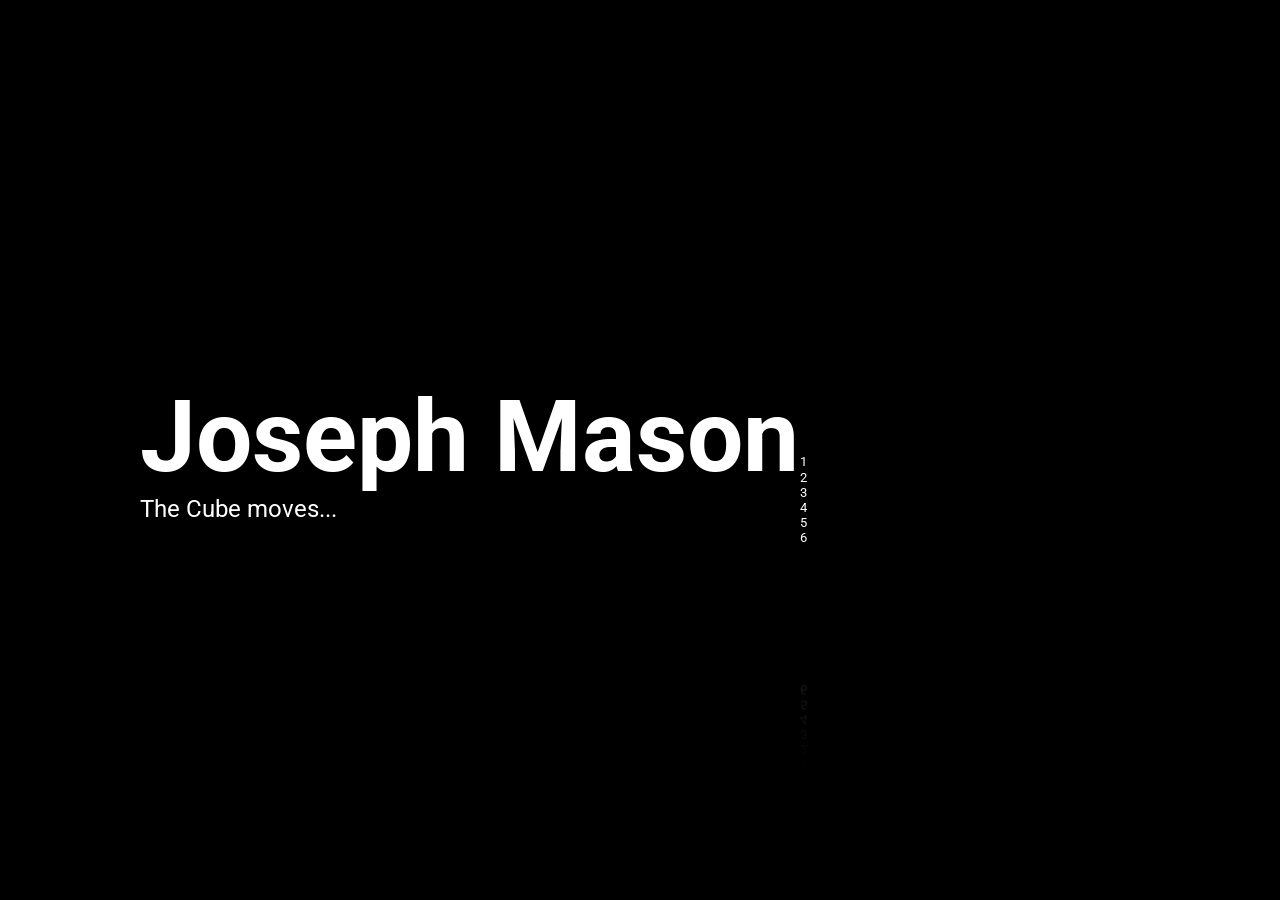
==== index.html @ 5d3d842b "Add files via upload" ====
<!DOCTYPE html>
<html>
    <head>
        <meta charset="utf-8">
        <meta http-equiv="X-UA-Compatible" content="IE=edge">
        <title>Joseph Mason Portfolio</title>
        <meta name="description" content="">
        <meta name="viewport" content="width=device-width, initial-scale=1">
        <link rel="stylesheet" href="styles.css">
    </head>
    <body>

    <div class="container">

        <header>

            <div class="left">
                <h1>Joseph Mason</h1>
                <p class="sub-heading">The Cube moves...</p>
            </div>

            <div id="wrapper">
                <div class="viewport">
                    <div class="cube">
                        <div class="side">
                            <div class="cube-image">1</div>
                        </div>
                        <div class="side">
                            <div class="cube-image">2</div>
                        </div>
                        <div class="side">
                            <div class="cube-image">3</div>
                        </div>
                        <div class="side">
                            <div class="cube-image">4</div>
                        </div>
                        <div class="side">
                            <div class="cube-image">5</div>
                        </div>
                        <div class="side">
                            <div class="cube-image active">6</div>
                        </div>
                    </div>
                </div>
            </div>

        </header>

    </div>    
        <script src="script.js" async defer></script>
    </body>
</html>
---- styles.css ----
@import url('https://fonts.googleapis.com/css2?family=Roboto&display=swap');

*, *:before, *:after {
    -moz-box-sizing: border-box;
    -webkit-box-sizing: border-box;
    box-sizing: border-box; }

:root{
    --perspective: 800px; /* strength of 3d effect. lower value more pronounced higher value more subtle */
    --perspective-origin: 50% 200px; /* controls position of viewers pov 1st value centers perspective horizontally 2nd value moves perspective down vertically this affects where the effect seems to originate from */
    --scale: scale(0.8, 0.8); /* shrinks entire element and its content to 80% its OG size */
}

body{
    margin: 0;
    padding: 0;
    font-family: 'Roboto', sans-serif;
    background: #000;
}

.container{
    max-width: 1000px;
    margin: 0 auto;
}

header{
    color: #fff;
    display: flex;
    align-items: center;
    height: 100vh;
}

header h1{
    margin: 0;
    font-size: 100px;
}

header .sub-heading{
    font-size: 24px;
    margin: 0;
}

/* -----------------------------------CUBE STYLE----------------------------*/

#wrapper{
    padding-top: 10%;   
}

.viewport{
    -webkit-perspective: var(--perspective);
    -moz-perspective: var(--perspective);
    -ms-perspective: var(--perspective);
    -o-perspective: var(--perspective);
    perspective: var(--perspective);
    -webkit-perspective-origin: var(--perspective-origin);
    -moz-perspective-origin: var(--perspective-origin);
    -ms-perspective-origin: var(--perspective-origin);
    -o-perspective-origin: var(--perspective-origin);
    perspective-origin: var(--perspective-origin);
    -webkit-transform: var(--scale);
    -moz-transform: var(--scale);
    -ms-transform: var(--scale);
    -o-transform: var(--scale);
    transform: var(--scale);
    -webkit-box-reflect: below 170px -webkit-gradient(linear, left top, left bottom, from(transparent), color-stop(0%, transparent), to(rgba(250, 250, 250, 0.1))); /* adds reflection below the element creating a mirrored image underneath. */
}
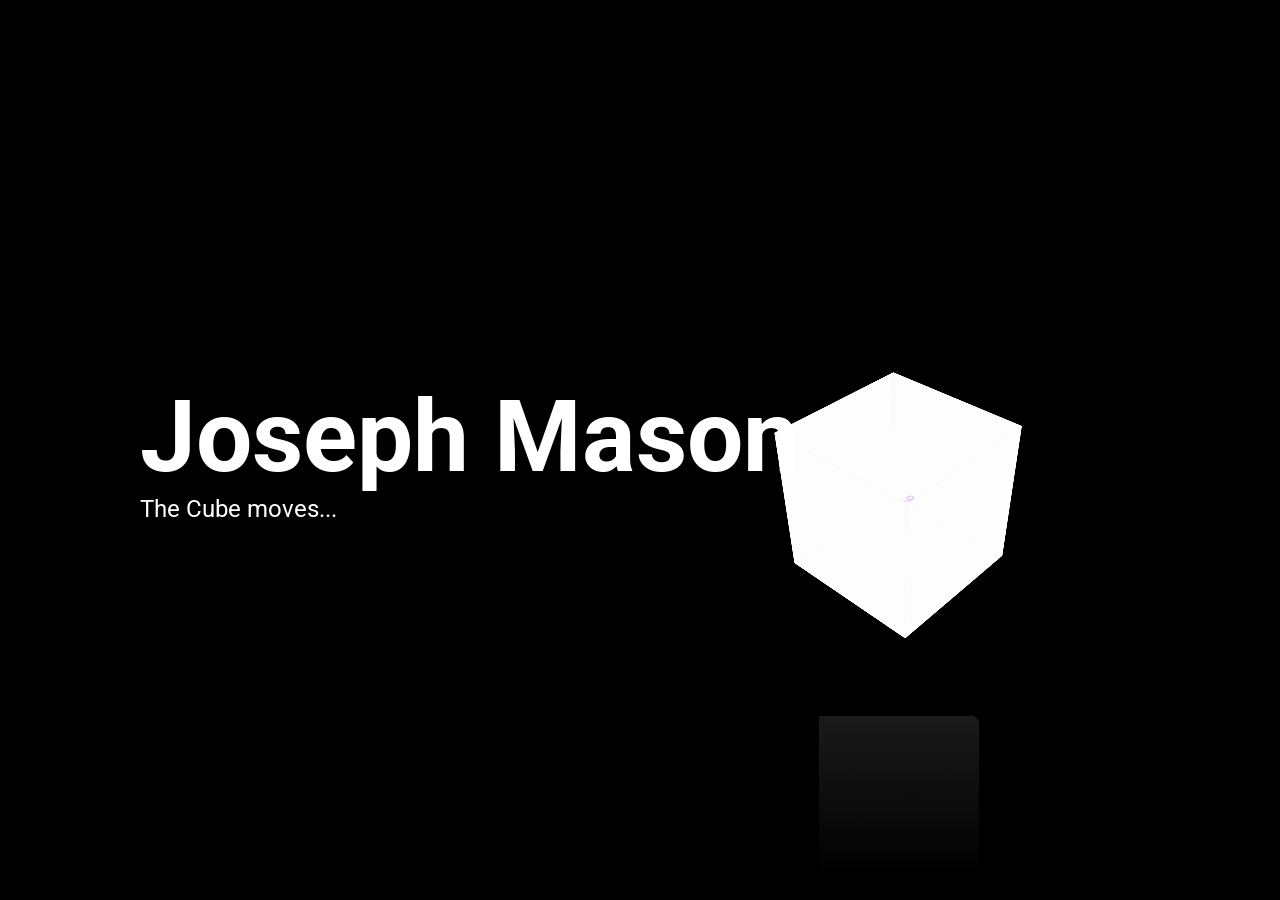
==== commit 22dfcf51: "Add files via upload" ====
--- a/index.html
+++ b/index.html
@@ -47,6 +47,8 @@
         </header>
 
     </div>    
+
+    <!-- CREATED BY JOSEPH NATHANAEL MASON -->
         <script src="script.js" async defer></script>
     </body>
 </html>
--- a/styles.css
+++ b/styles.css
@@ -6,10 +6,24 @@
     box-sizing: border-box; }
 
 :root{
+    --cube-height: 200px;
+    --cube-width: 200px;
     --perspective: 800px; /* strength of 3d effect. lower value more pronounced higher value more subtle */
     --perspective-origin: 50% 200px; /* controls position of viewers pov 1st value centers perspective horizontally 2nd value moves perspective down vertically this affects where the effect seems to originate from */
     --scale: scale(0.8, 0.8); /* shrinks entire element and its content to 80% its OG size */
-}
+    --preserve-3d: preserve-3d; /* makes sure that when cube is rotated any child elements will stay 3d and not flattern into 2d */
+    --rotation: rotateX(136deg) rotateY(1122deg); /* tilts element forward or backward spins element left to right */
+    --image-rotate: rotate(180deg); /* rotate upside down 180 deg content flipped vertically */
+    --color-change: color 600ms; /* color transition by 600 milliseconds */
+    --cube-text-color: #E0B0FF;
+    --rotate-translate-X-Z: rotateX(90deg) translateZ(100px); /* X titled to lie flat flipping it back to front Z apear closer to viewer */
+    --translate-Z: translateZ(100px); /* moves element 100px forward along Z-axis */
+    --rotate-translate-Y-Z: rotateY(90deg) translateZ(100px); /* rotate element on Y and move on Z */
+    --rotate-translate-Y-Z-4th-face: rotateY(180deg) translateZ(100px);
+    --rotate-translate-Y-Z-5th-face: rotateY(-90deg) translateZ(100px);
+    --rotate-translate-X-Rotate-Z: rotateX(-90deg) rotate(180deg) translateZ(100px);
+    --media-query: scale(0.6, 0.6); /* shrinks element based on viewport size */
+} 
 
 body{
     margin: 0;
@@ -64,3 +78,144 @@
     transform: var(--scale);
     -webkit-box-reflect: below 170px -webkit-gradient(linear, left top, left bottom, from(transparent), color-stop(0%, transparent), to(rgba(250, 250, 250, 0.1))); /* adds reflection below the element creating a mirrored image underneath. */
 }
+
+.cube{
+    position: relative;
+    margin: 0 auto;
+    height: var(--cube-height);
+    width: var(--cube-width);
+    -webkit-transform-style: var(--preserve-3d);
+    -moz-transform-style: var(--preserve-3d);
+    -ms-transform-style: var(--preserve-3d);
+    -o-transform-style: var(--preserve-3d);
+    transform-style: var(--preserve-3d);
+    -webkit-transform: var(--rotation);
+    -moz-transform: var(--rotation);
+    -ms-transform: var(--rotation);
+    -o-transform: var(--rotation);
+    transform: var(--rotation);
+}
+
+.cube > div{
+    overflow: hidden;
+    position: absolute;
+    opacity: 0.9;
+    height: var(--cube-height);
+    width: var(--cube-width);
+    background-color: #fff;
+    -webkit-touch-callout: none;
+    -moz-touch-callout: none;
+    -ms-touch-callout: none;
+    -o-touch-callout: none;
+    /* stops callout menu */
+    -webkit-user-select: none;
+    -moz-user-select: none;
+    -ms-user-select: none;
+    -o-user-select: none;
+    user-select: none;
+    /* stops text select/ highlighting */
+}
+
+.cube > div > div.cube.image{
+    height: var(--cube-height);
+    width: var(--cube-width);
+    -webkit-transform: var(--image-rotate);
+    -moz-transform: var(--image-rotate);
+    -ms-transform: var(--image-rotate);
+    -o-transform: var(--image-rotate);
+    transform: var(--image-rotate);
+    line-height: 200px;
+    font-size: 80px;
+    text-align: center;
+    color: #000;
+    -webkit-transition: var(--color-change);
+    -moz-transition: var(--color-change);
+    -ms-transition: var(--color-change);
+    -o-transition: var(--color-change);
+    transition: var(--color-change);
+}
+
+.cube > div > div.cube-image.active{
+    color: var(--cube-text-color);
+}
+
+.cube > div:hover{
+    cursor: pointer;
+}
+
+.cube > div:active{
+    cursor: pointer;
+}
+
+.cube > div:first-child{
+    -webkit-transform: var(--rotate-translate-X-Z);
+    -moz-transform: var(--rotate-translate-X-Z);
+    -ms-transform: var(--rotate-translate-X-Z);
+    -o-transform: var(--rotate-translate-X-Z);
+    transform: var(--rotate-translate-X-Z);
+    outline: 1px solid transparent;
+}
+
+.cube > div:nth-child(2){
+    /* looking for 2nd child div */
+    -webkit-transform: var(--translate-Z);
+    -moz-transform: var(--translate-Z);
+    -ms-transform: var(--translate-Z);
+    -o-transform: var(--translate-Z);
+    transform: var(--translate-Z);
+    outline: 1px solid transparent;
+}
+
+.cube > div:nth-child(3){
+    -webkit-transform: var(--rotate-translate-Y-Z);
+    -moz-transform: var(--rotate-translate-Y-Z);
+    -ms-transform: var(--rotate-translate-Y-Z);
+    -o-transform: var(--rotate-translate-Y-Z);
+    transform: var(--rotate-translate-Y-Z);
+    outline: 1px solid transparent;
+}
+
+.cube > div:nth-child(4){
+    -webkit-transform: var(--rotate-translate-Y-Z-4th-face);
+    -moz-transform: var(--rotate-translate-Y-Z-4th-face);
+    -ms-transform: var(--rotate-translate-Y-Z-4th-face);
+    -o-transform: var(--rotate-translate-Y-Z-4th-face);
+    transform: var(--rotate-translate-Y-Z-4th-face);
+    outline: 1px solid transparent;
+}
+
+.cube > div:nth-child(5){
+    -webkit-transform: var(--rotate-translate-Y-Z-5th-face);
+    -moz-transform: var(--rotate-translate-Y-Z-5th-face);
+    -ms-transform: var(--rotate-translate-Y-Z-5th-face);
+    -o-transform: var(--rotate-translate-Y-Z-5th-face);
+    transform: var(--rotate-translate-Y-Z-5th-face);
+    outline: 1px solid transparent;
+}
+
+.cube > div:nth-child(6){
+    -webkit-transform: var(--rotate-translate-X-Rotate-Z);
+    -moz-transform: var(--rotate-translate-X-Rotate-Z);
+    -ms-transform: var(--rotate-translate-X-Rotate-Z);
+    -o-transform: var(--rotate-translate-X-Rotate-Z);
+    transform: var(--rotate-translate-X-Rotate-Z);
+    outline: 1px solid transparent;
+}
+
+object{
+    opacity: 0.5;
+}
+
+object:hover{
+    opacity: 1;
+}
+
+@media(max-width: 640px){
+    .viewport{
+        -webkit-transform: var(--media-query);
+        -moz-transform: var(--media-query);
+        -ms-transform: var(--media-query);
+        -o-transform: var(--media-query);
+        transform: var(--media-query);
+    }
+}
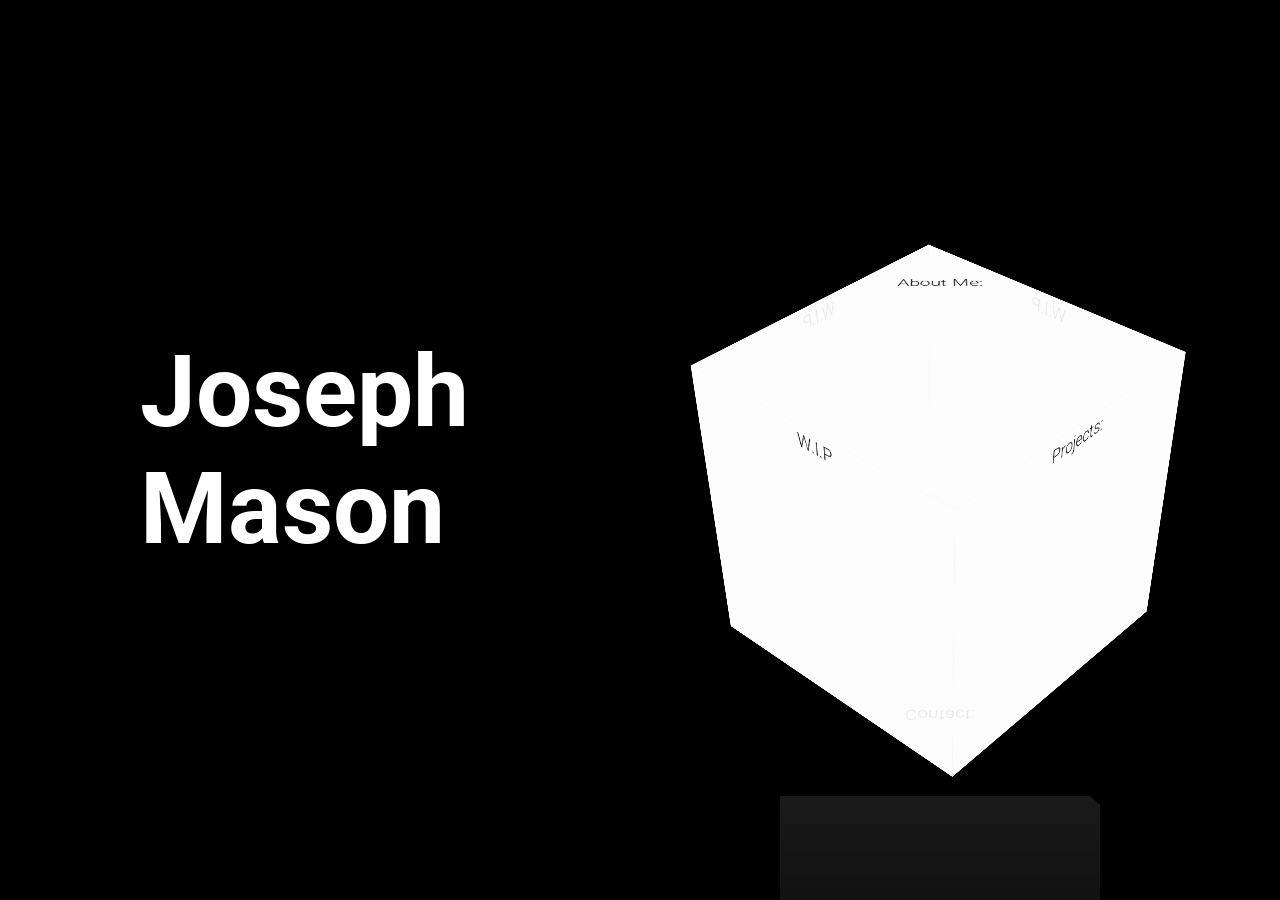
==== commit ae485ad2: "Add files via upload" ====
--- a/index.html
+++ b/index.html
@@ -10,35 +10,49 @@
     </head>
     <body>
 
+
+
     <div class="container">
 
         <header>
 
             <div class="left">
                 <h1>Joseph Mason</h1>
-                <p class="sub-heading">The Cube moves...</p>
+                <p class="sub-heading"></p>
             </div>
 
             <div id="wrapper">
                 <div class="viewport">
                     <div class="cube">
                         <div class="side">
-                            <div class="cube-image">1</div>
+                            <!-- bottom face -->
+                            <div class="cube-image">
+                                Contact:
+                                <ul>
+                                    <!-- <li>Tel: +44 7518724084</li>
+                                    <li>Email: josephmason0208@gmail.com</li> -->
+                                </ul>
+                            </div>
                         </div>
                         <div class="side">
-                            <div class="cube-image">2</div>
+                            <!-- back right -->
+                            <div class="cube-image">W.I.P</div>
                         </div>
                         <div class="side">
-                            <div class="cube-image">3</div>
+                            <!-- front right -->
+                            <div class="cube-image">Projects:</div>
                         </div>
                         <div class="side">
-                            <div class="cube-image">4</div>
+                            <!-- front left -->
+                            <div class="cube-image">W.I.P</div>
                         </div>
                         <div class="side">
-                            <div class="cube-image">5</div>
+                            <!-- back left -->
+                            <div class="cube-image">W.I.P</div>
                         </div>
                         <div class="side">
-                            <div class="cube-image active">6</div>
+                            <!-- top face -->
+                            <div class="cube-image active">About Me:</div>
                         </div>
                     </div>
                 </div>
@@ -47,7 +61,6 @@
         </header>
 
     </div>    
-
     <!-- CREATED BY JOSEPH NATHANAEL MASON -->
         <script src="script.js" async defer></script>
     </body>
--- a/styles.css
+++ b/styles.css
@@ -1,66 +1,76 @@
 @import url('https://fonts.googleapis.com/css2?family=Roboto&display=swap');
+
+:root{
+  --cube-height: 400px;
+  --cube-width: 400px;
+  --perspective: 1600px; /* strength of 3d effect. lower value more pronounced higher value more subtle */
+  --perspective-origin: 50% 400px; /* controls position of viewers pov 1st value centers perspective horizontally 2nd value moves perspective down vertically this affects where the effect seems to originate from */
+  --scale: scale(0.8, 0.8); /* shrinks entire element and its content to 80% its OG size */
+  --preserve-3d: preserve-3d; /* makes sure that when cube is rotated any child elements will stay 3d and not flattern into 2d */
+  --rotation: rotateX(136deg) rotateY(1122deg); /* tilts element forward or backward spins element left to right */
+  --image-rotate: rotate(180deg); /* rotate upside down 180 deg content flipped vertically */
+  --color-change: color 600ms; /* color transition by 600 milliseconds */
+  --cube-text-color: #000;
+  --rotate-translate-X-Z: rotateX(90deg) translateZ(200px); /* X titled to lie flat flipping it back to front Z apear closer to viewer */
+  --translate-Z: translateZ(200px); /* moves element 100px forward along Z-axis */
+  --rotate-translate-Y-Z: rotateY(90deg) translateZ(200px); /* rotate element on Y and move on Z */
+  --rotate-translate-Y-Z-4th-face: rotateY(180deg) translateZ(200px);
+  --rotate-translate-Y-Z-5th-face: rotateY(-90deg) translateZ(200px);
+  --rotate-translate-X-Rotate-Z: rotateX(-90deg) rotate(180deg) translateZ(200px);
+  --media-query: scale(0.6, 0.6); /* shrinks element based on viewport size */
+} 
 
 *, *:before, *:after {
     -moz-box-sizing: border-box;
     -webkit-box-sizing: border-box;
     box-sizing: border-box; }
-
-:root{
-    --cube-height: 200px;
-    --cube-width: 200px;
-    --perspective: 800px; /* strength of 3d effect. lower value more pronounced higher value more subtle */
-    --perspective-origin: 50% 200px; /* controls position of viewers pov 1st value centers perspective horizontally 2nd value moves perspective down vertically this affects where the effect seems to originate from */
-    --scale: scale(0.8, 0.8); /* shrinks entire element and its content to 80% its OG size */
-    --preserve-3d: preserve-3d; /* makes sure that when cube is rotated any child elements will stay 3d and not flattern into 2d */
-    --rotation: rotateX(136deg) rotateY(1122deg); /* tilts element forward or backward spins element left to right */
-    --image-rotate: rotate(180deg); /* rotate upside down 180 deg content flipped vertically */
-    --color-change: color 600ms; /* color transition by 600 milliseconds */
-    --cube-text-color: #E0B0FF;
-    --rotate-translate-X-Z: rotateX(90deg) translateZ(100px); /* X titled to lie flat flipping it back to front Z apear closer to viewer */
-    --translate-Z: translateZ(100px); /* moves element 100px forward along Z-axis */
-    --rotate-translate-Y-Z: rotateY(90deg) translateZ(100px); /* rotate element on Y and move on Z */
-    --rotate-translate-Y-Z-4th-face: rotateY(180deg) translateZ(100px);
-    --rotate-translate-Y-Z-5th-face: rotateY(-90deg) translateZ(100px);
-    --rotate-translate-X-Rotate-Z: rotateX(-90deg) rotate(180deg) translateZ(100px);
-    --media-query: scale(0.6, 0.6); /* shrinks element based on viewport size */
-} 
+  
+  body {
+    background: #252525;
+    font-family: 'Roboto', sans-serif;
+    font-weight: 300;
+}
 
 body{
-    margin: 0;
-    padding: 0;
-    font-family: 'Roboto', sans-serif;
-    background: #000;
+  margin: 0;
+  padding: 0;
+  font-family: 'Roboto', sans-serif;
+  background: #000;
 }
 
 .container{
-    max-width: 1000px;
-    margin: 0 auto;
+  max-width: 1000px;
+  margin: 0 auto;
+  display: flex;
+  justify-content: space-between;
 }
 
 header{
-    color: #fff;
-    display: flex;
-    align-items: center;
-    height: 100vh;
+  color: #fff;
+  display: flex;
+  align-items: center;
+  height: 100vh;
 }
 
 header h1{
-    margin: 0;
-    font-size: 100px;
+  margin: 0;
+  font-size: 100px;
 }
 
 header .sub-heading{
-    font-size: 24px;
-    margin: 0;
-}
-
-/* -----------------------------------CUBE STYLE----------------------------*/
-
-#wrapper{
-    padding-top: 10%;   
-}
-
-.viewport{
+  font-size: 24px;
+  margin: 0;
+}
+
+ul{
+  list-style: none;
+}
+  
+  #wrapper {
+    padding-top: 10%;
+  }
+  
+  .viewport {
     -webkit-perspective: var(--perspective);
     -moz-perspective: var(--perspective);
     -ms-perspective: var(--perspective);
@@ -76,10 +86,10 @@
     -ms-transform: var(--scale);
     -o-transform: var(--scale);
     transform: var(--scale);
-    -webkit-box-reflect: below 170px -webkit-gradient(linear, left top, left bottom, from(transparent), color-stop(0%, transparent), to(rgba(250, 250, 250, 0.1))); /* adds reflection below the element creating a mirrored image underneath. */
-}
-
-.cube{
+    -webkit-box-reflect: below 170px -webkit-gradient(linear, left top, left bottom, from(transparent), color-stop(0%, transparent), to(rgba(250, 250, 250, 0.1))); }
+    /* adds reflection below the element creating a mirrored image underneath. */
+  
+  .cube {
     position: relative;
     margin: 0 auto;
     height: var(--cube-height);
@@ -93,10 +103,9 @@
     -moz-transform: var(--rotation);
     -ms-transform: var(--rotation);
     -o-transform: var(--rotation);
-    transform: var(--rotation);
-}
-
-.cube > div{
+    transform: var(--rotation); }
+  
+  .cube > div {
     overflow: hidden;
     position: absolute;
     opacity: 0.9;
@@ -112,110 +121,94 @@
     -moz-user-select: none;
     -ms-user-select: none;
     -o-user-select: none;
-    user-select: none;
-    /* stops text select/ highlighting */
-}
-
-.cube > div > div.cube.image{
-    height: var(--cube-height);
-    width: var(--cube-width);
+    user-select: none; 
+    /* stops text highlighting */
+  }
+  
+  .cube > div > div.cube-image {
+    width: var(--cube-height);
+    height: var(--cube-width);
     -webkit-transform: var(--image-rotate);
     -moz-transform: var(--image-rotate);
     -ms-transform: var(--image-rotate);
     -o-transform: var(--image-rotate);
     transform: var(--image-rotate);
-    line-height: 200px;
-    font-size: 80px;
+    line-height: 40px;
+    font-size: 24px;
     text-align: center;
     color: #000;
     -webkit-transition: var(--color-change);
     -moz-transition: var(--color-change);
     -ms-transition: var(--color-change);
     -o-transition: var(--color-change);
-    transition: var(--color-change);
-}
-
-.cube > div > div.cube-image.active{
-    color: var(--cube-text-color);
-}
-
-.cube > div:hover{
-    cursor: pointer;
-}
-
-.cube > div:active{
-    cursor: pointer;
-}
-
-.cube > div:first-child{
+    transition: var(--color-change); }
+    .cube > div > div.cube-image.active {
+      color: #000; }
+  
+  .cube > div:hover {
+    cursor: pointer; }
+  
+  .cube > div:active {
+    cursor: pointer; }
+  
+  .cube > div:first-child {
     -webkit-transform: var(--rotate-translate-X-Z);
     -moz-transform: var(--rotate-translate-X-Z);
     -ms-transform: var(--rotate-translate-X-Z);
     -o-transform: var(--rotate-translate-X-Z);
     transform: var(--rotate-translate-X-Z);
-    outline: 1px solid transparent;
-}
-
-.cube > div:nth-child(2){
-    /* looking for 2nd child div */
+    outline: 1px solid transparent; }
+  
+  .cube > div:nth-child(2) {
     -webkit-transform: var(--translate-Z);
     -moz-transform: var(--translate-Z);
     -ms-transform: var(--translate-Z);
     -o-transform: var(--translate-Z);
     transform: var(--translate-Z);
-    outline: 1px solid transparent;
-}
-
-.cube > div:nth-child(3){
+    outline: 1px solid transparent; }
+  
+  .cube > div:nth-child(3) {
     -webkit-transform: var(--rotate-translate-Y-Z);
     -moz-transform: var(--rotate-translate-Y-Z);
     -ms-transform: var(--rotate-translate-Y-Z);
     -o-transform: var(--rotate-translate-Y-Z);
     transform: var(--rotate-translate-Y-Z);
-    outline: 1px solid transparent;
-}
-
-.cube > div:nth-child(4){
+    outline: 1px solid transparent; }
+  
+  .cube > div:nth-child(4) {
     -webkit-transform: var(--rotate-translate-Y-Z-4th-face);
     -moz-transform: var(--rotate-translate-Y-Z-4th-face);
     -ms-transform: var(--rotate-translate-Y-Z-4th-face);
     -o-transform: var(--rotate-translate-Y-Z-4th-face);
     transform: var(--rotate-translate-Y-Z-4th-face);
-    outline: 1px solid transparent;
-}
-
-.cube > div:nth-child(5){
+    outline: 1px solid transparent; }
+  
+  .cube > div:nth-child(5) {
     -webkit-transform: var(--rotate-translate-Y-Z-5th-face);
     -moz-transform: var(--rotate-translate-Y-Z-5th-face);
     -ms-transform: var(--rotate-translate-Y-Z-5th-face);
     -o-transform: var(--rotate-translate-Y-Z-5th-face);
     transform: var(--rotate-translate-Y-Z-5th-face);
-    outline: 1px solid transparent;
-}
-
-.cube > div:nth-child(6){
+    outline: 1px solid transparent; }
+  
+  .cube > div:nth-child(6) {
     -webkit-transform: var(--rotate-translate-X-Rotate-Z);
     -moz-transform: var(--rotate-translate-X-Rotate-Z);
     -ms-transform: var(--rotate-translate-X-Rotate-Z);
     -o-transform: var(--rotate-translate-X-Rotate-Z);
     transform: var(--rotate-translate-X-Rotate-Z);
-    outline: 1px solid transparent;
-}
-
-object{
-    opacity: 0.5;
-}
-
-object:hover{
-    opacity: 1;
-}
-
-@media(max-width: 640px){
-    .viewport{
-        -webkit-transform: var(--media-query);
-        -moz-transform: var(--media-query);
-        -ms-transform: var(--media-query);
-        -o-transform: var(--media-query);
-        transform: var(--media-query);
-    }
-}+    outline: 1px solid transparent; }
+  
+  object {
+    opacity: 0.5; }
+  
+  object:hover {
+    opacity: 1; }
+  
+  @media (max-width: 640px) {
+    .viewport {
+      -webkit-transform: scale(0.6, 0.6);
+      -moz-transform: scale(0.6, 0.6);
+      -ms-transform: scale(0.6, 0.6);
+      -o-transform: scale(0.6, 0.6);
+      transform: scale(0.6, 0.6); } }
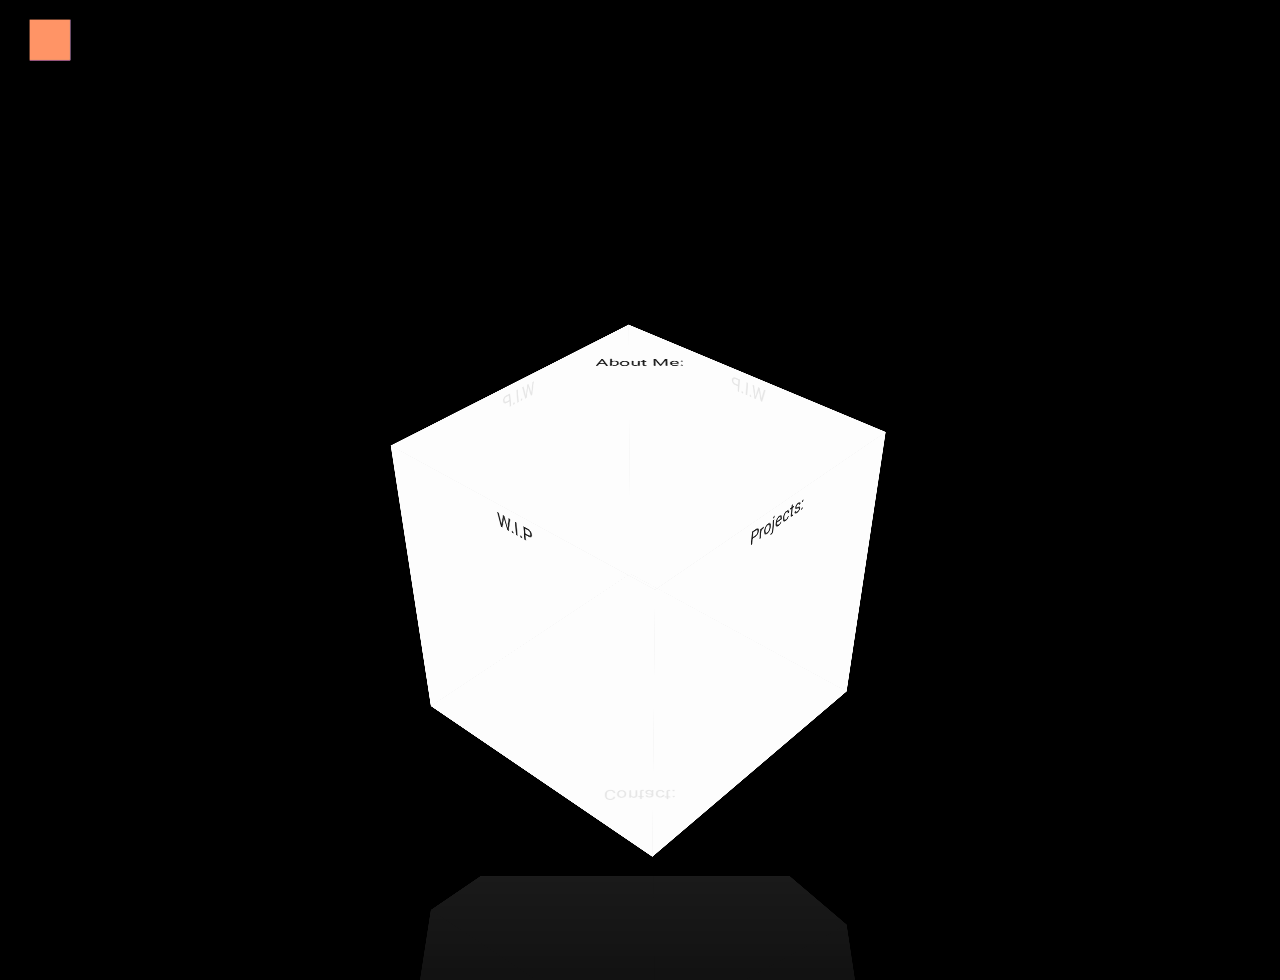
==== commit 3a06643e: "Add files via upload" ====
--- a/index.html
+++ b/index.html
@@ -10,16 +10,24 @@
     </head>
     <body>
 
+        <header>
+            <nav>
+                <div class="back-cube-con">
+                    <div class="back-cube">
+                        <div class="front face"></div>
+                        <div class="back face"></div>
+                        <div class="left face"></div>
+                        <div class="right face"></div>
+                        <div class="top face"></div>
+                        <div class="bottom face"></div>
+                    </div>
+                </div>    
+            </nav>
+        </header>
+
 
 
     <div class="container">
-
-        <header>
-
-            <div class="left">
-                <h1>Joseph Mason</h1>
-                <p class="sub-heading"></p>
-            </div>
 
             <div id="wrapper">
                 <div class="viewport">
@@ -58,8 +66,6 @@
                 </div>
             </div>
 
-        </header>
-
     </div>    
     <!-- CREATED BY JOSEPH NATHANAEL MASON -->
         <script src="script.js" async defer></script>
--- a/styles.css
+++ b/styles.css
@@ -24,43 +24,95 @@
     -moz-box-sizing: border-box;
     -webkit-box-sizing: border-box;
     box-sizing: border-box; }
-  
-  body {
-    background: #252525;
-    font-family: 'Roboto', sans-serif;
-    font-weight: 300;
-}
-
-body{
+
+body {
   margin: 0;
   padding: 0;
   font-family: 'Roboto', sans-serif;
   background: #000;
+  overflow: hidden;
 }
 
 .container{
   max-width: 1000px;
   margin: 0 auto;
   display: flex;
-  justify-content: space-between;
+  flex-direction: column;
+  justify-content: center;
+  height: 100vh;
 }
 
 header{
-  color: #fff;
+  width: 100%;
+}
+
+nav{
   display: flex;
   align-items: center;
-  height: 100vh;
-}
-
-header h1{
-  margin: 0;
-  font-size: 100px;
-}
-
-header .sub-heading{
-  font-size: 24px;
-  margin: 0;
-}
+  padding: 20px;
+  margin: 20px;
+  position: relative;
+}
+
+/* ----SPINNING CUBE---- */
+
+.back-cube-con {
+  perspective: 1000px;
+  width: 40px;
+  height: 40px;
+  display: flex;
+  justify-content: center;
+  align-items: center;
+  position: absolute;
+  left: 10px;
+  cursor: pointer;
+}
+
+.back-cube {
+  transform-style: preserve-3d;
+  position: relative;
+  width: 40px;
+  height: 40px;
+  animation: rotate-cube 20s infinite linear;
+}
+
+.face {
+  position: absolute;
+  width: 40px;
+  height: 40px;
+}
+
+.front.face {
+  background-color: hsl(18deg, 100%, 70%);
+  transform: translateZ(20px); 
+}
+
+.back.face {
+  background-color: hsl(900deg, 100%, 70%);
+  transform: translateZ(-20px);
+}
+
+.right.face {
+  background-color: hsl(600deg, 100%, 70%);
+  transform: translateX(20px) rotateY(90deg);
+}
+
+.left.face {
+  background-color: hsl(80deg, 100%, 70%);
+  transform: translateX(-20px) rotateY(-90deg);
+}
+
+.top.face {
+  background-color: hsl(678deg, 100%, 70%);
+  transform: translateY(-20px) rotateX(90deg);
+}
+
+.bottom.face {
+  background-color: hsl(1000, 100%, 70%);
+  transform: translateY(20px) rotateX(-90deg);
+}
+
+/* ----BIG CUBE---- */
 
 ul{
   list-style: none;
@@ -204,11 +256,57 @@
   
   object:hover {
     opacity: 1; }
-  
-  @media (max-width: 640px) {
+
+
+/* BIG CUBE SCALE DOWN */
+  
+  @media (max-width: 768px) {
     .viewport {
       -webkit-transform: scale(0.6, 0.6);
       -moz-transform: scale(0.6, 0.6);
       -ms-transform: scale(0.6, 0.6);
       -o-transform: scale(0.6, 0.6);
-      transform: scale(0.6, 0.6); } }+      transform: scale(0.6, 0.6); } }
+
+  @media (max-width: 480px) {
+    .viewport {
+      -webkit-transform: scale(0.6, 0.6);
+      -moz-transform: scale(0.6, 0.6);
+      -ms-transform: scale(0.6, 0.6);
+      -o-transform: scale(0.6, 0.6);
+      transform: scale(0.6, 0.6); } }
+
+
+/* SPINNING CUBE SCALE DOWN */
+
+@media (max-width: 768px) {
+  .back-cube {
+      width: 30px;
+      height: 30px;
+  }
+
+  .face {
+      border-width: 1px;
+  }
+}
+
+@media (max-width: 480px) {
+  .back-cube {
+      width: 20px;
+      height: 20px;
+  }
+
+  .face {
+      border-width: 1px;
+  }
+}
+
+
+/* SPINNING CUBE ANIMATION */
+@keyframes rotate-cube {
+  0% { transform: rotateX(45deg) rotateY(45deg); }
+  25% { transform: rotateX(-45deg) rotateY(45deg); }
+  50% { transform: rotateX(-45deg) rotateY(-45deg); }
+  75% { transform: rotateX(45deg) rotateY(-45deg); }
+  100% { transform: rotateX(45deg) rotateY(45deg); }
+}
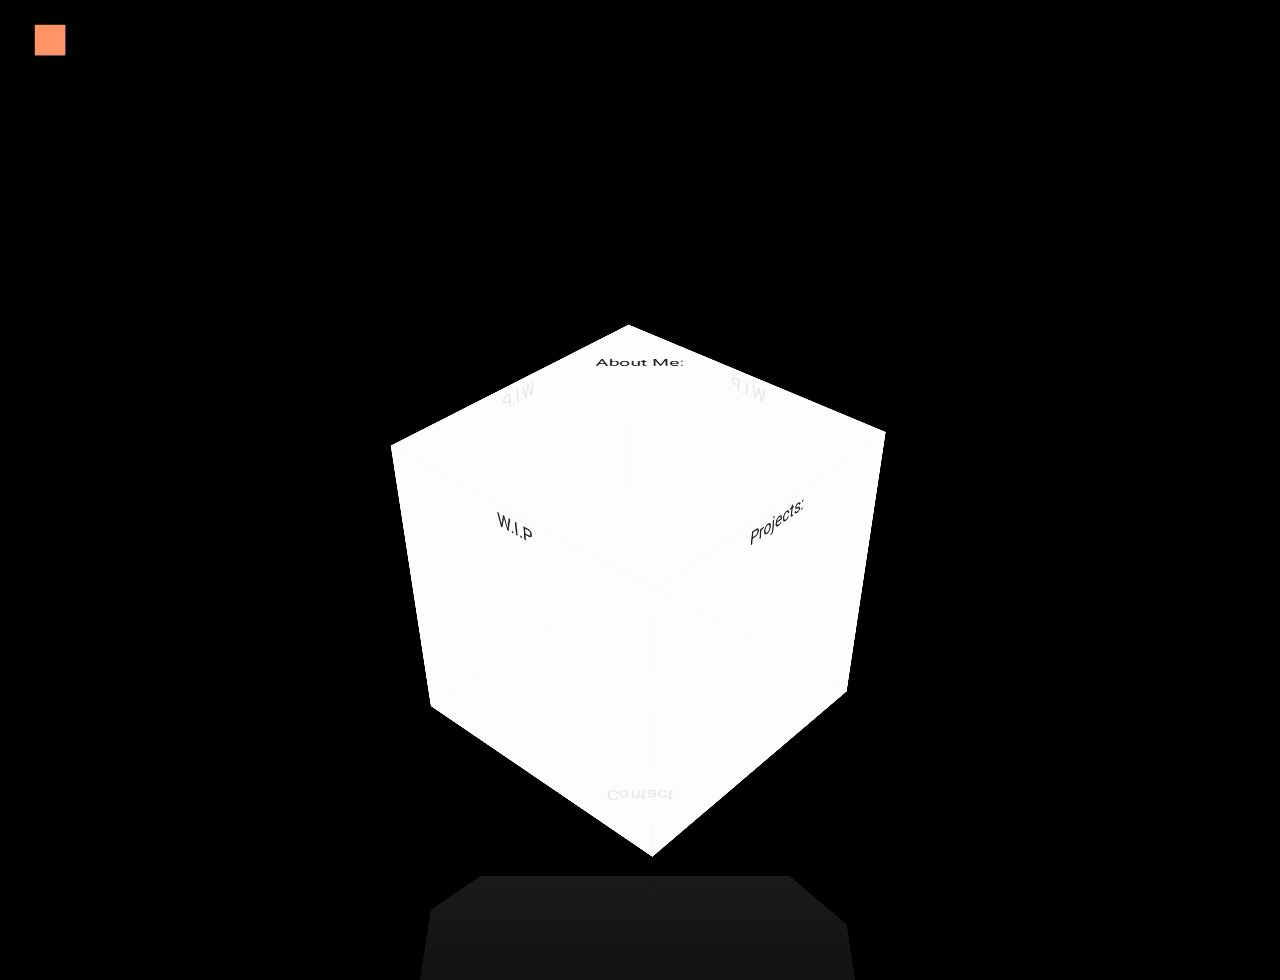
==== commit 476354e3: "Add files via upload" ====
--- a/index.html
+++ b/index.html
@@ -3,7 +3,7 @@
     <head>
         <meta charset="utf-8">
         <meta http-equiv="X-UA-Compatible" content="IE=edge">
-        <title>Joseph Mason Portfolio</title>
+        <title>Joseph Mason</title>
         <meta name="description" content="">
         <meta name="viewport" content="width=device-width, initial-scale=1">
         <link rel="stylesheet" href="styles.css">
@@ -35,11 +35,7 @@
                         <div class="side">
                             <!-- bottom face -->
                             <div class="cube-image">
-                                Contact:
-                                <ul>
-                                    <!-- <li>Tel: +44 7518724084</li>
-                                    <li>Email: josephmason0208@gmail.com</li> -->
-                                </ul>
+                                Contact
                             </div>
                         </div>
                         <div class="side">
--- a/styles.css
+++ b/styles.css
@@ -23,7 +23,8 @@
 *, *:before, *:after {
     -moz-box-sizing: border-box;
     -webkit-box-sizing: border-box;
-    box-sizing: border-box; }
+    box-sizing: border-box;
+  }
 
 body {
   margin: 0;
@@ -31,6 +32,7 @@
   font-family: 'Roboto', sans-serif;
   background: #000;
   overflow: hidden;
+  overflow-x: hidden;
 }
 
 .container{
@@ -71,45 +73,45 @@
 .back-cube {
   transform-style: preserve-3d;
   position: relative;
-  width: 40px;
-  height: 40px;
+  width: 30px;
+  height: 30px;
   animation: rotate-cube 20s infinite linear;
 }
 
 .face {
   position: absolute;
-  width: 40px;
-  height: 40px;
+  width: 30px;
+  height: 30px;
 }
 
 .front.face {
   background-color: hsl(18deg, 100%, 70%);
-  transform: translateZ(20px); 
+  transform: translateZ(15px); 
 }
 
 .back.face {
   background-color: hsl(900deg, 100%, 70%);
-  transform: translateZ(-20px);
+  transform: translateZ(-15px);
 }
 
 .right.face {
   background-color: hsl(600deg, 100%, 70%);
-  transform: translateX(20px) rotateY(90deg);
+  transform: translateX(15px) rotateY(90deg);
 }
 
 .left.face {
   background-color: hsl(80deg, 100%, 70%);
-  transform: translateX(-20px) rotateY(-90deg);
+  transform: translateX(-15px) rotateY(-90deg);
 }
 
 .top.face {
   background-color: hsl(678deg, 100%, 70%);
-  transform: translateY(-20px) rotateX(90deg);
+  transform: translateY(-15px) rotateX(90deg);
 }
 
 .bottom.face {
   background-color: hsl(1000, 100%, 70%);
-  transform: translateY(20px) rotateX(-90deg);
+  transform: translateY(15px) rotateX(-90deg);
 }
 
 /* ----BIG CUBE---- */
@@ -266,7 +268,14 @@
       -moz-transform: scale(0.6, 0.6);
       -ms-transform: scale(0.6, 0.6);
       -o-transform: scale(0.6, 0.6);
-      transform: scale(0.6, 0.6); } }
+      transform: scale(0.6, 0.6); 
+    } 
+  
+    .container{
+      height: 75vh;
+    }
+  
+  }
 
   @media (max-width: 480px) {
     .viewport {
@@ -274,7 +283,13 @@
       -moz-transform: scale(0.6, 0.6);
       -ms-transform: scale(0.6, 0.6);
       -o-transform: scale(0.6, 0.6);
-      transform: scale(0.6, 0.6); } }
+      transform: scale(0.6, 0.6); 
+    } 
+      
+    .container{
+        height: 75vh;
+      }
+    }
 
 
 /* SPINNING CUBE SCALE DOWN */
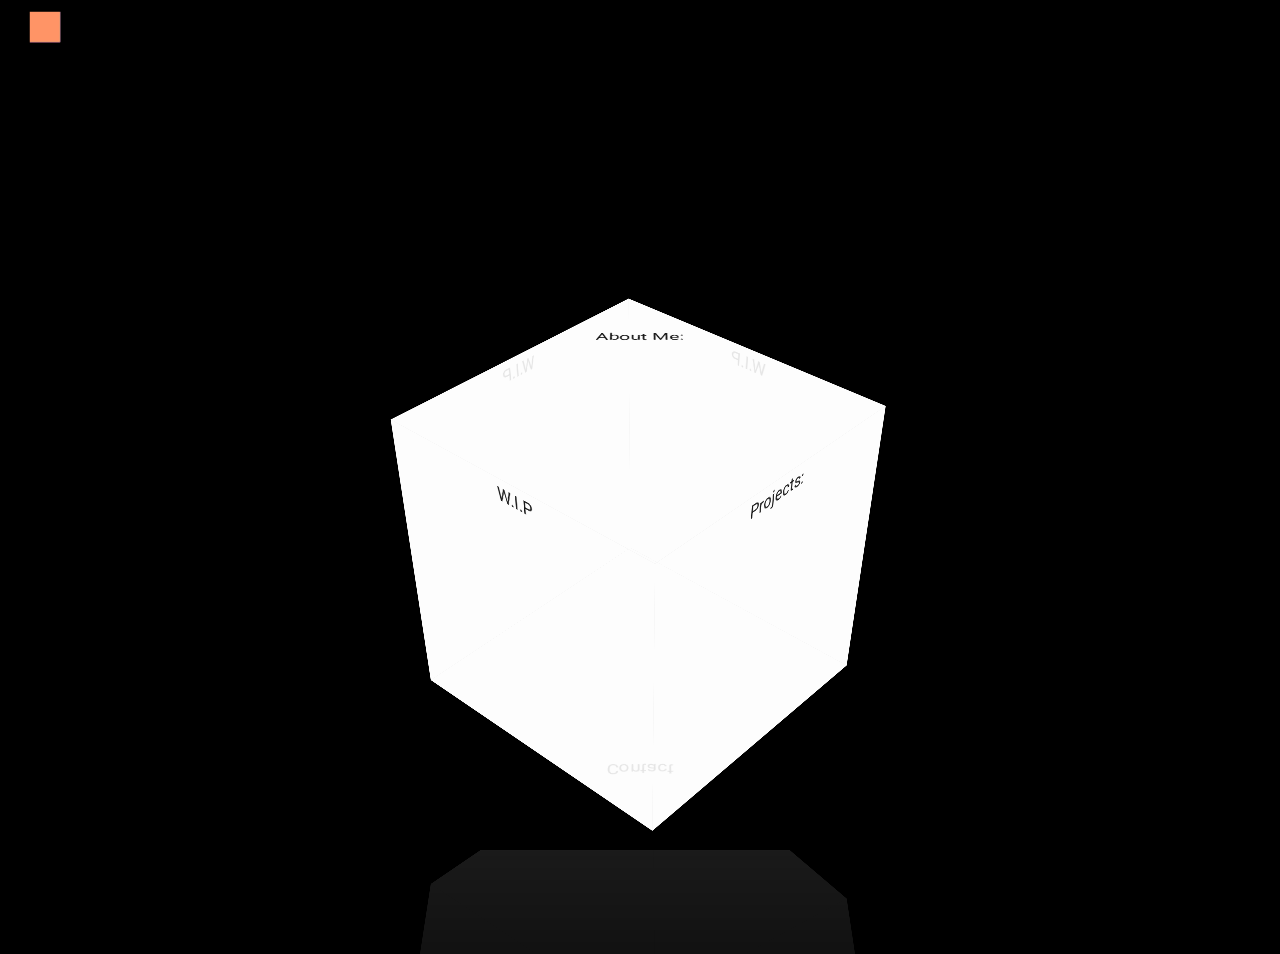
==== commit ef3a6afa: "Add files via upload" ====
--- a/index.html
+++ b/index.html
@@ -22,6 +22,8 @@
                         <div class="bottom face"></div>
                     </div>
                 </div>    
+
+                <div class="time"></div>
             </nav>
         </header>
 
--- a/styles.css
+++ b/styles.css
@@ -33,6 +33,7 @@
   background: #000;
   overflow: hidden;
   overflow-x: hidden;
+  text-rendering: optimizeLegibility;
 }
 
 .container{
@@ -51,9 +52,13 @@
 nav{
   display: flex;
   align-items: center;
-  padding: 20px;
-  margin: 20px;
+  padding: 12px;
+  margin:  15px;
   position: relative;
+}
+
+.time{
+  color: #fff;
 }
 
 /* ----SPINNING CUBE---- */
@@ -296,8 +301,8 @@
 
 @media (max-width: 768px) {
   .back-cube {
-      width: 30px;
-      height: 30px;
+      width: 20px;
+      height: 20px;
   }
 
   .face {
@@ -307,8 +312,8 @@
 
 @media (max-width: 480px) {
   .back-cube {
-      width: 20px;
-      height: 20px;
+      width: 15px;
+      height: 15px;
   }
 
   .face {
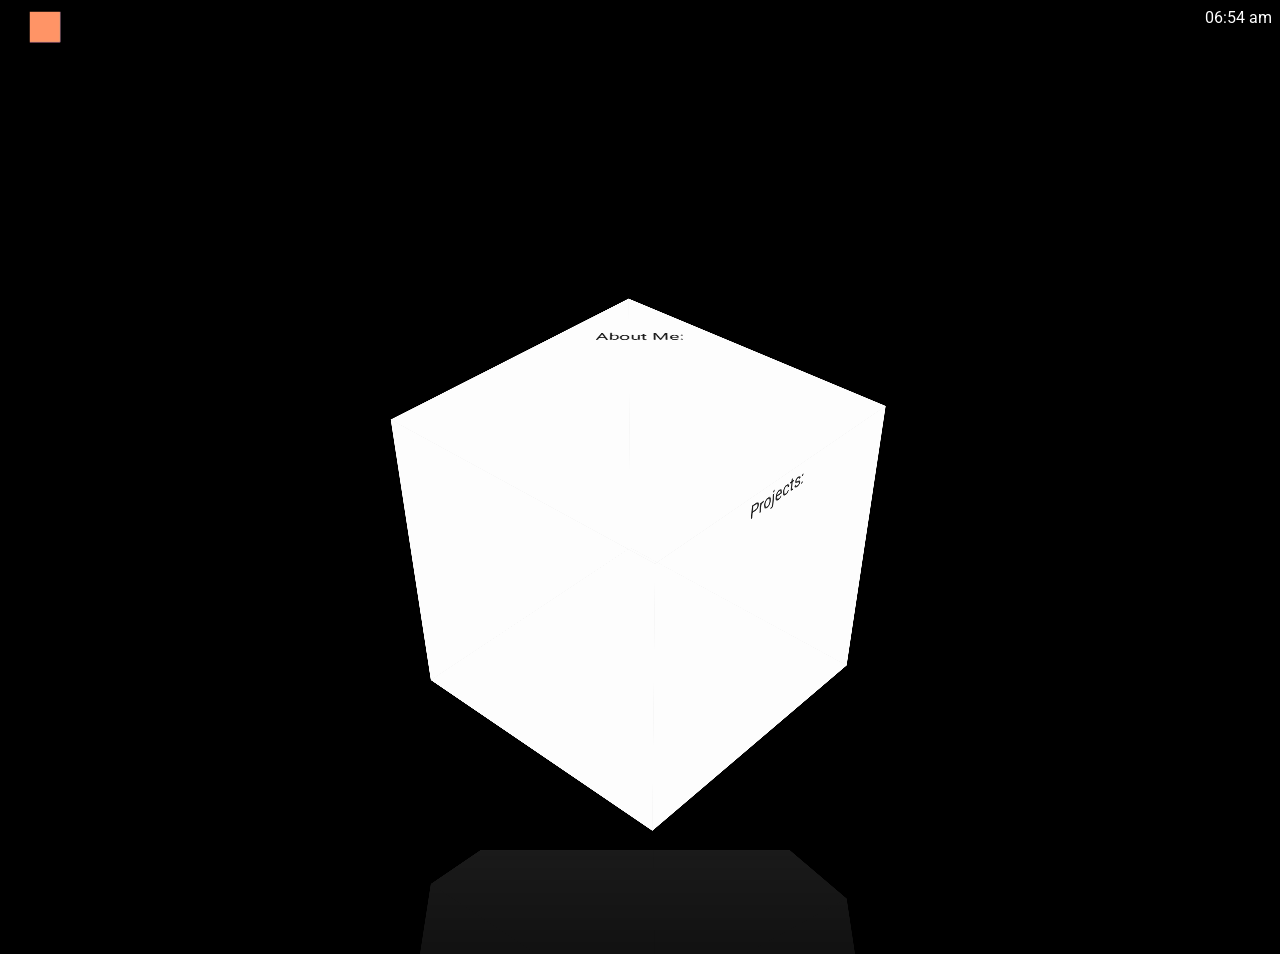
==== commit c2bcbbc9: "Add files via upload" ====
--- a/index.html
+++ b/index.html
@@ -22,9 +22,9 @@
                         <div class="bottom face"></div>
                     </div>
                 </div>    
+            </nav>
 
-                <div class="time"></div>
-            </nav>
+            <div class="time"></div>
         </header>
 
 
@@ -37,12 +37,12 @@
                         <div class="side">
                             <!-- bottom face -->
                             <div class="cube-image">
-                                Contact
+                                
                             </div>
                         </div>
                         <div class="side">
                             <!-- back right -->
-                            <div class="cube-image">W.I.P</div>
+                            <div class="cube-image"></div>
                         </div>
                         <div class="side">
                             <!-- front right -->
@@ -50,11 +50,11 @@
                         </div>
                         <div class="side">
                             <!-- front left -->
-                            <div class="cube-image">W.I.P</div>
+                            <div class="cube-image"></div>
                         </div>
                         <div class="side">
                             <!-- back left -->
-                            <div class="cube-image">W.I.P</div>
+                            <div class="cube-image"></div>
                         </div>
                         <div class="side">
                             <!-- top face -->
--- a/styles.css
+++ b/styles.css
@@ -47,6 +47,8 @@
 
 header{
   width: 100%;
+  display: flex;
+  justify-content: space-between;
 }
 
 nav{
@@ -58,8 +60,12 @@
 }
 
 .time{
-  color: #fff;
-}
+    color: #fff;
+    padding: 8px;
+    position: relative;
+}
+
+
 
 /* ----SPINNING CUBE---- */
 
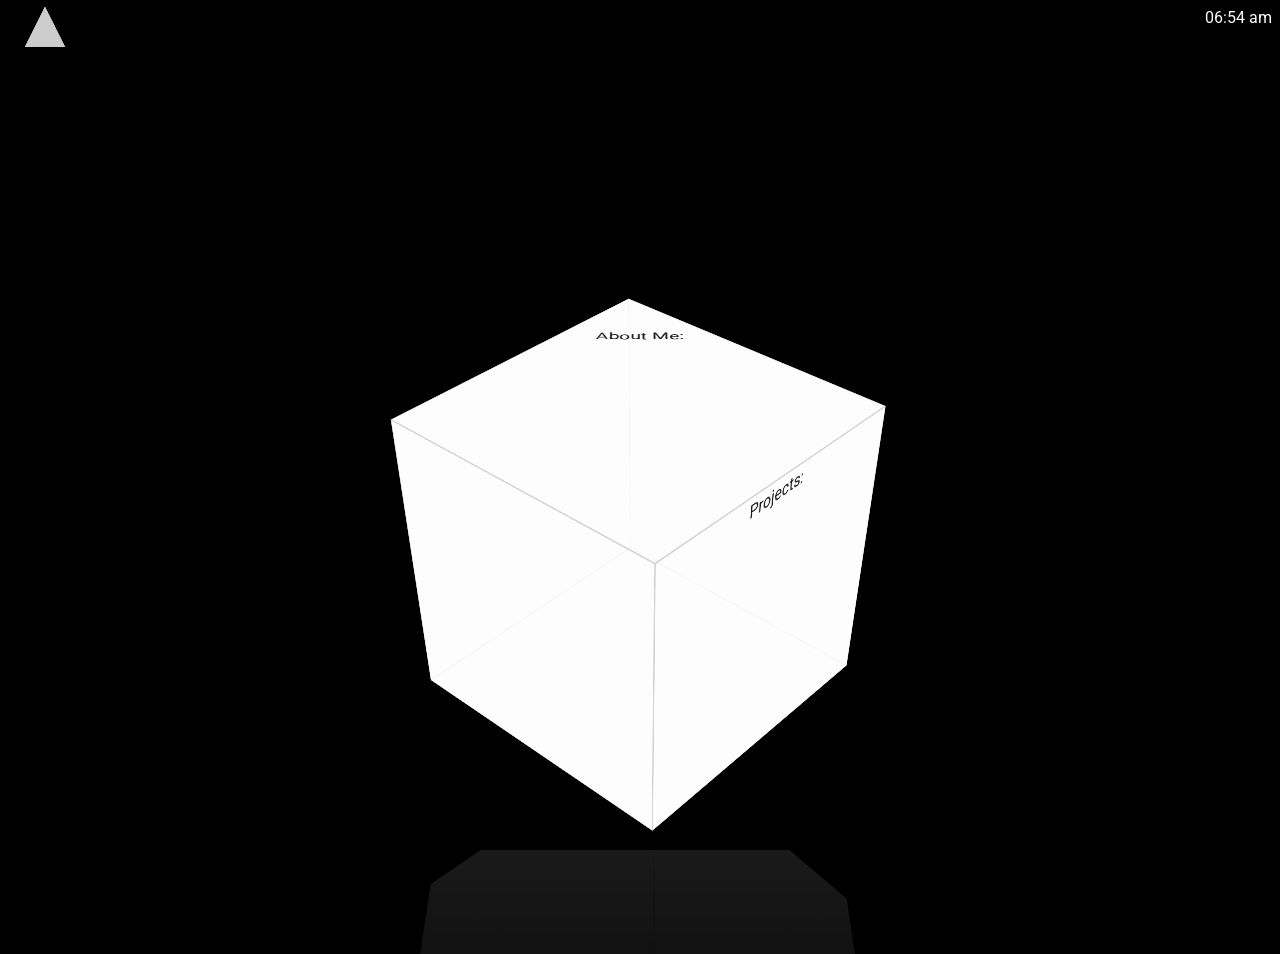
==== commit d63cec3b: "Add files via upload" ====
--- a/index.html
+++ b/index.html
@@ -12,7 +12,7 @@
 
         <header>
             <nav>
-                <div class="back-cube-con">
+                <!-- <div class="back-cube-con">
                     <div class="back-cube">
                         <div class="front face"></div>
                         <div class="back face"></div>
@@ -21,7 +21,14 @@
                         <div class="top face"></div>
                         <div class="bottom face"></div>
                     </div>
-                </div>    
+                </div>     -->
+
+                <div class="pyramid-container">
+                    <div class="py-side py-left"></div>
+                    <div class="py-side py-front"></div>
+                    <div class="py-side py-right"></div>
+                    <div class="py-side py-back"></div>
+                </div>
             </nav>
 
             <div class="time"></div>
--- a/styles.css
+++ b/styles.css
@@ -65,11 +65,9 @@
     position: relative;
 }
 
-
-
-/* ----SPINNING CUBE---- */
-
-.back-cube-con {
+/* Spinning pyramid */
+
+.pyramid-container {
   perspective: 1000px;
   width: 40px;
   height: 40px;
@@ -81,6 +79,72 @@
   cursor: pointer;
 }
 
+.py-side {
+  position: absolute;
+  border-left: 20px solid transparent;
+  border-right: 20px solid transparent;
+  border-bottom: 40px solid #ccc;
+  transform-origin: 50% 0%;
+  animation: spin 5s infinite linear;
+}
+
+.py-back {
+  animation-delay: -2.5s;
+}
+
+.py-right {
+  animation-delay: -1.25s;
+}
+
+.py-left {
+  animation-delay: -3.75s;
+}
+
+@keyframes spin {
+  0% {
+    transform: rotateY(0deg) rotateX(30deg);
+    border-bottom-color: #fff;
+  }
+  25% {
+    transform: rotateY(90deg) rotateX(30deg);
+    border-bottom-color: #fff;
+    opacity: 1;
+  }
+  25.1% {
+    opacity: 0;
+  }
+  50% {
+    transform: rotateY(180deg) rotateX(30deg);
+    border-bottom-color: #fff;
+  }
+  74.9% {
+    opacity: 0;
+  }
+  75% {
+    transform: rotateY(270deg) rotateX(30deg);
+    border-bottom-color: #fff;
+    opacity: 1;
+  }
+  100% {
+    transform: rotateY(360deg) rotateX(30deg);
+    border-bottom-color: #fff;
+  }
+}
+
+/* ----SPINNING CUBE---- */
+
+/* .back-cube-con {
+  perspective: 1000px;
+  width: 40px;
+  height: 40px;
+  display: flex;
+  justify-content: center;
+  align-items: center;
+  position: absolute;
+  left: 10px;
+  cursor: pointer;
+}
+
 .back-cube {
   transform-style: preserve-3d;
   position: relative;
@@ -123,9 +187,13 @@
 .bottom.face {
   background-color: hsl(1000, 100%, 70%);
   transform: translateY(15px) rotateX(-90deg);
-}
+} */
 
 /* ----BIG CUBE---- */
+
+.side{
+  border: 0.2px solid #ccc;
+}
 
 ul{
   list-style: none;
@@ -168,7 +236,8 @@
     -moz-transform: var(--rotation);
     -ms-transform: var(--rotation);
     -o-transform: var(--rotation);
-    transform: var(--rotation); }
+    transform: var(--rotation); 
+  }
   
   .cube > div {
     overflow: hidden;
